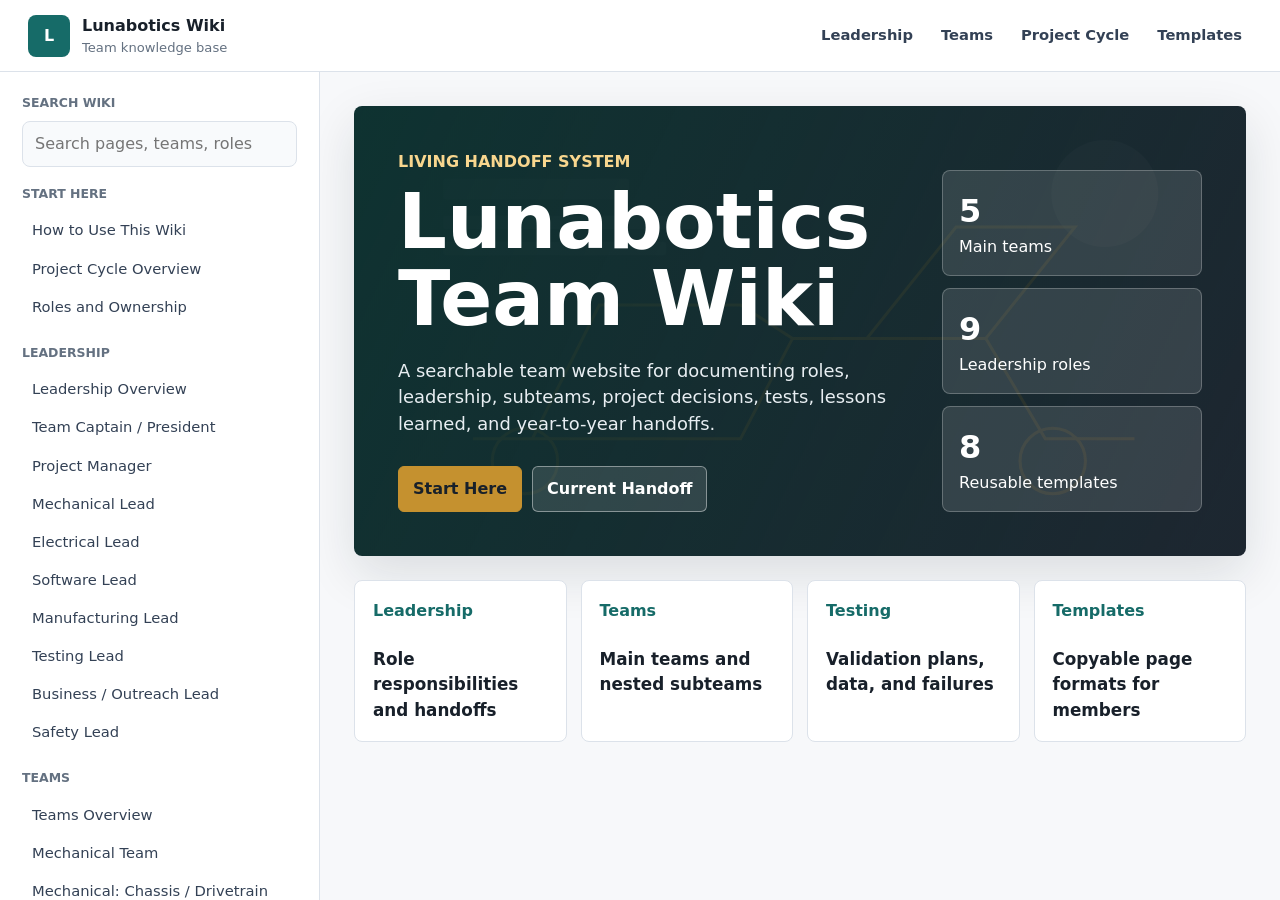
==== index.html @ 75946eed "Create Lunabotics team wiki website" ====
<!doctype html>
<html lang="en">
  <head>
    <meta charset="utf-8">
    <meta name="viewport" content="width=device-width, initial-scale=1">
    <title>Lunabotics Team Wiki</title>
    <link rel="stylesheet" href="site/styles.css">
  </head>
  <body>
    <header class="topbar">
      <a class="brand" href="#/">
        <span class="brand-mark" aria-hidden="true">L</span>
        <span>
          <strong>Lunabotics Wiki</strong>
          <small>Team knowledge base</small>
        </span>
      </a>
      <nav class="topnav" aria-label="Primary">
        <a href="#/docs/leadership/README.md">Leadership</a>
        <a href="#/docs/teams/README.md">Teams</a>
        <a href="#/docs/start-here/project-cycle-overview.md">Project Cycle</a>
        <a href="#/templates/README.md">Templates</a>
      </nav>
    </header>

    <main class="layout">
      <aside class="sidebar" aria-label="Wiki navigation">
        <label class="search-label" for="search">Search wiki</label>
        <input id="search" class="search" type="search" placeholder="Search pages, teams, roles">
        <div id="nav" class="nav-list"></div>
      </aside>

      <section class="content-shell">
        <div id="home" class="home-view">
          <section class="hero">
            <div>
              <p class="eyebrow">Living handoff system</p>
              <h1>Lunabotics Team Wiki</h1>
              <p class="hero-copy">
                A searchable team website for documenting roles, leadership, subteams,
                project decisions, tests, lessons learned, and year-to-year handoffs.
              </p>
              <div class="hero-actions">
                <a class="button primary" href="#/docs/start-here/how-to-use-this-wiki.md">Start Here</a>
                <a class="button" href="#/docs/handoffs/current-year-handoff.md">Current Handoff</a>
              </div>
            </div>
            <div class="status-panel" aria-label="Wiki sections">
              <div>
                <span class="metric">5</span>
                <span>Main teams</span>
              </div>
              <div>
                <span class="metric">9</span>
                <span>Leadership roles</span>
              </div>
              <div>
                <span class="metric">8</span>
                <span>Reusable templates</span>
              </div>
            </div>
          </section>

          <section class="quick-grid" aria-label="Important wiki sections">
            <a class="quick-card" href="#/docs/leadership/README.md">
              <span>Leadership</span>
              <strong>Role responsibilities and handoffs</strong>
            </a>
            <a class="quick-card" href="#/docs/teams/README.md">
              <span>Teams</span>
              <strong>Main teams and nested subteams</strong>
            </a>
            <a class="quick-card" href="#/docs/testing/README.md">
              <span>Testing</span>
              <strong>Validation plans, data, and failures</strong>
            </a>
            <a class="quick-card" href="#/templates/README.md">
              <span>Templates</span>
              <strong>Copyable page formats for members</strong>
            </a>
          </section>
        </div>

        <article id="page" class="page-view" hidden>
          <div class="page-toolbar">
            <a id="sourceLink" class="text-link" href="#" target="_blank" rel="noreferrer">View source</a>
            <button id="copyPath" class="icon-button" type="button" title="Copy page path" aria-label="Copy page path">
              <span aria-hidden="true">#</span>
            </button>
          </div>
          <div id="pageContent" class="markdown"></div>
        </article>
      </section>
    </main>

    <script src="site/app.js"></script>
  </body>
</html>
---- site/styles.css ----
:root {
  --bg: #f7f8fa;
  --panel: #ffffff;
  --ink: #18202a;
  --muted: #647181;
  --line: #dce2ea;
  --accent: #166b68;
  --accent-strong: #0f4f4d;
  --gold: #c5912f;
  --steel: #334155;
  --code: #f1f5f9;
  --shadow: 0 18px 50px rgba(20, 32, 44, 0.12);
}

* {
  box-sizing: border-box;
}

html {
  scroll-behavior: smooth;
}

body {
  margin: 0;
  color: var(--ink);
  background: var(--bg);
  font-family: Inter, ui-sans-serif, system-ui, -apple-system, BlinkMacSystemFont, "Segoe UI", sans-serif;
  line-height: 1.5;
}

a {
  color: inherit;
}

.topbar {
  position: sticky;
  top: 0;
  z-index: 10;
  display: flex;
  align-items: center;
  justify-content: space-between;
  gap: 20px;
  min-height: 72px;
  padding: 12px 28px;
  border-bottom: 1px solid var(--line);
  background: rgba(255, 255, 255, 0.94);
  backdrop-filter: blur(12px);
}

.brand {
  display: inline-flex;
  align-items: center;
  gap: 12px;
  text-decoration: none;
}

.brand-mark {
  display: grid;
  width: 42px;
  height: 42px;
  place-items: center;
  border-radius: 8px;
  color: #fff;
  background: var(--accent);
  font-weight: 800;
}

.brand strong,
.brand small {
  display: block;
}

.brand small {
  color: var(--muted);
  font-size: 0.82rem;
}

.topnav {
  display: flex;
  flex-wrap: wrap;
  gap: 8px;
}

.topnav a,
.button,
.text-link {
  border-radius: 6px;
  color: var(--steel);
  text-decoration: none;
  font-weight: 650;
}

.topnav a {
  padding: 8px 10px;
  font-size: 0.92rem;
}

.topnav a:hover,
.nav-item:hover,
.quick-card:hover {
  background: #eef3f5;
}

.layout {
  display: grid;
  grid-template-columns: 320px minmax(0, 1fr);
  min-height: calc(100vh - 72px);
}

.sidebar {
  position: sticky;
  top: 72px;
  align-self: start;
  height: calc(100vh - 72px);
  overflow: auto;
  padding: 22px;
  border-right: 1px solid var(--line);
  background: #fff;
}

.search-label {
  display: block;
  margin-bottom: 8px;
  color: var(--muted);
  font-size: 0.78rem;
  font-weight: 800;
  text-transform: uppercase;
}

.search {
  width: 100%;
  min-height: 42px;
  padding: 10px 12px;
  border: 1px solid var(--line);
  border-radius: 8px;
  color: var(--ink);
  background: #f8fafc;
  font: inherit;
}

.nav-list {
  margin-top: 18px;
}

.nav-group {
  margin: 18px 0 8px;
  color: var(--muted);
  font-size: 0.78rem;
  font-weight: 800;
  text-transform: uppercase;
}

.nav-item {
  display: block;
  padding: 8px 10px;
  border-radius: 6px;
  color: var(--steel);
  text-decoration: none;
  font-size: 0.92rem;
}

.nav-item.active {
  color: var(--accent-strong);
  background: #e8f4f3;
  font-weight: 750;
}

.content-shell {
  min-width: 0;
  padding: 34px;
}

.hero {
  display: grid;
  grid-template-columns: minmax(0, 1.5fr) minmax(260px, 0.5fr);
  gap: 28px;
  align-items: end;
  min-height: 360px;
  padding: 44px;
  border-radius: 8px;
  color: #fff;
  background:
    linear-gradient(115deg, rgba(13, 50, 48, 0.96), rgba(24, 32, 42, 0.78)),
    url("data:image/svg+xml,%3Csvg xmlns='http://www.w3.org/2000/svg' width='1200' height='650' viewBox='0 0 1200 650'%3E%3Crect width='1200' height='650' fill='%232f3c46'/%3E%3Cg fill='none' stroke='%23c5912f' stroke-width='4' opacity='.65'%3E%3Cpath d='M160 470h360l70-135h260l80 135h120'/%3E%3Cpath d='M240 470l90-180h190l70 45'/%3E%3Cpath d='M690 335l120-150h160l-120 150'/%3E%3Ccircle cx='230' cy='500' r='44'/%3E%3Ccircle cx='940' cy='500' r='44'/%3E%3C/g%3E%3Cg fill='%23ffffff' opacity='.12'%3E%3Ccircle cx='1010' cy='140' r='72'/%3E%3Crect x='120' y='120' width='250' height='28' rx='4'/%3E%3Crect x='120' y='170' width='340' height='18' rx='4'/%3E%3Crect x='120' y='205' width='300' height='18' rx='4'/%3E%3C/g%3E%3C/svg%3E");
  background-size: cover;
  background-position: center;
  box-shadow: var(--shadow);
}

.eyebrow {
  margin: 0 0 10px;
  color: #f8d68e;
  font-weight: 800;
  text-transform: uppercase;
}

h1 {
  margin: 0;
  font-size: clamp(2.4rem, 6vw, 4.8rem);
  line-height: 1;
}

.hero-copy {
  max-width: 720px;
  margin: 20px 0 0;
  color: #e8eef2;
  font-size: 1.12rem;
}

.hero-actions {
  display: flex;
  flex-wrap: wrap;
  gap: 10px;
  margin-top: 28px;
}

.button {
  display: inline-flex;
  align-items: center;
  justify-content: center;
  min-height: 42px;
  padding: 10px 14px;
  border: 1px solid rgba(255, 255, 255, 0.42);
  color: #fff;
  background: rgba(255, 255, 255, 0.12);
}

.button.primary {
  border-color: var(--gold);
  background: var(--gold);
  color: #18202a;
}

.status-panel {
  display: grid;
  gap: 12px;
}

.status-panel div {
  padding: 16px;
  border: 1px solid rgba(255, 255, 255, 0.24);
  border-radius: 8px;
  background: rgba(255, 255, 255, 0.12);
}

.metric {
  display: block;
  font-size: 2rem;
  font-weight: 850;
}

.quick-grid {
  display: grid;
  grid-template-columns: repeat(4, minmax(0, 1fr));
  gap: 14px;
  margin-top: 24px;
}

.quick-card {
  min-height: 140px;
  padding: 18px;
  border: 1px solid var(--line);
  border-radius: 8px;
  background: var(--panel);
  text-decoration: none;
}

.quick-card span {
  display: block;
  color: var(--accent);
  font-weight: 800;
}

.quick-card strong {
  display: block;
  margin-top: 24px;
  font-size: 1.05rem;
}

.page-view {
  max-width: 980px;
  margin: 0 auto;
  padding: 34px;
  border: 1px solid var(--line);
  border-radius: 8px;
  background: var(--panel);
  box-shadow: 0 8px 28px rgba(20, 32, 44, 0.06);
}

.page-toolbar {
  display: flex;
  justify-content: flex-end;
  gap: 8px;
  margin-bottom: 20px;
}

.text-link {
  padding: 8px 10px;
  color: var(--accent-strong);
  background: #e8f4f3;
}

.icon-button {
  width: 38px;
  height: 38px;
  border: 1px solid var(--line);
  border-radius: 6px;
  color: var(--steel);
  background: #fff;
  cursor: pointer;
  font: inherit;
  font-weight: 800;
}

.markdown h1,
.markdown h2,
.markdown h3 {
  line-height: 1.18;
}

.markdown h1 {
  margin-top: 0;
  font-size: 2.1rem;
}

.markdown h2 {
  margin-top: 2rem;
  padding-top: 1rem;
  border-top: 1px solid var(--line);
}

.markdown p,
.markdown li {
  color: #273340;
}

.markdown a {
  color: var(--accent-strong);
  font-weight: 650;
}

.markdown code {
  padding: 2px 5px;
  border-radius: 5px;
  background: var(--code);
}

.markdown pre {
  overflow-x: auto;
  padding: 16px;
  border-radius: 8px;
  background: var(--code);
}

.markdown table {
  display: block;
  width: 100%;
  overflow-x: auto;
  border-collapse: collapse;
}

.markdown th,
.markdown td {
  padding: 9px 11px;
  border: 1px solid var(--line);
  text-align: left;
  vertical-align: top;
}

.markdown th {
  background: #f8fafc;
}

@media (max-width: 920px) {
  .topbar {
    position: static;
    align-items: flex-start;
  }

  .layout {
    grid-template-columns: 1fr;
  }

  .sidebar {
    position: static;
    height: auto;
    border-right: 0;
    border-bottom: 1px solid var(--line);
  }

  .hero,
  .quick-grid {
    grid-template-columns: 1fr;
  }
}

@media (max-width: 640px) {
  .topbar {
    padding: 14px;
  }

  .content-shell {
    padding: 16px;
  }

  .hero,
  .page-view {
    padding: 22px;
  }
}
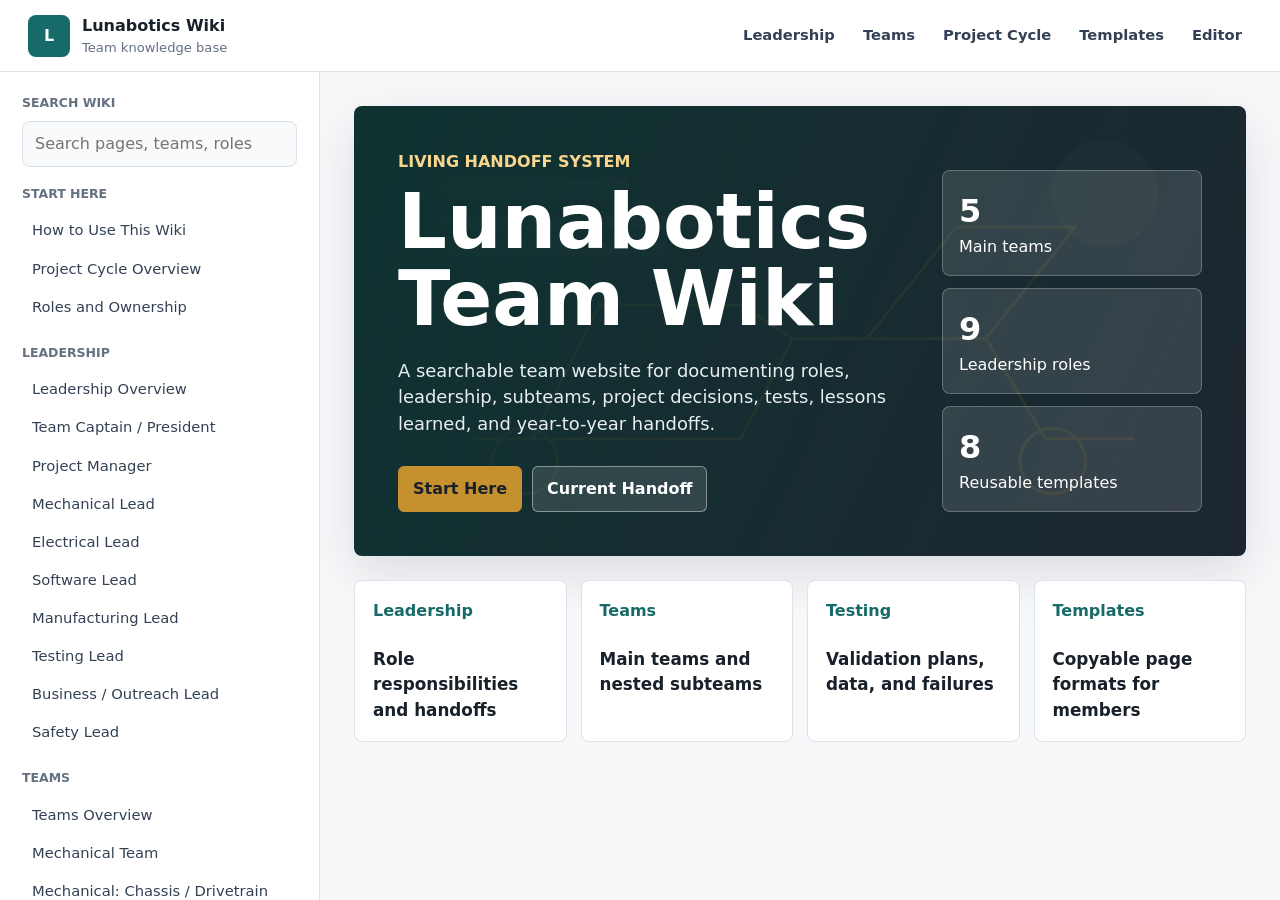
==== commit 299a3d8e: "Add browser-based wiki editor" ====
--- a/index.html
+++ b/index.html
@@ -20,6 +20,7 @@
         <a href="#/docs/teams/README.md">Teams</a>
         <a href="#/docs/start-here/project-cycle-overview.md">Project Cycle</a>
         <a href="#/templates/README.md">Templates</a>
+        <a href="editor.html">Editor</a>
       </nav>
     </header>
 
@@ -83,7 +84,7 @@
 
         <article id="page" class="page-view" hidden>
           <div class="page-toolbar">
-            <a id="sourceLink" class="text-link" href="#" target="_blank" rel="noreferrer">View source</a>
+            <a id="sourceLink" class="text-link" href="#">Edit this page</a>
             <button id="copyPath" class="icon-button" type="button" title="Copy page path" aria-label="Copy page path">
               <span aria-hidden="true">#</span>
             </button>
--- a/site/styles.css
+++ b/site/styles.css
@@ -231,6 +231,12 @@
   color: #18202a;
 }
 
+.button.ghost {
+  color: var(--steel);
+  border-color: var(--line);
+  background: #fff;
+}
+
 .status-panel {
   display: grid;
   gap: 12px;
@@ -408,3 +414,165 @@
     padding: 22px;
   }
 }
+
+.editor-layout {
+  display: grid;
+  grid-template-columns: minmax(0, 1fr) 320px;
+  gap: 22px;
+  padding: 28px;
+}
+
+.editor-panel,
+.editor-help {
+  border: 1px solid var(--line);
+  border-radius: 8px;
+  background: var(--panel);
+  box-shadow: 0 8px 28px rgba(20, 32, 44, 0.06);
+}
+
+.editor-panel {
+  min-width: 0;
+  padding: 24px;
+}
+
+.editor-help {
+  align-self: start;
+  padding: 22px;
+}
+
+.editor-header {
+  display: flex;
+  justify-content: space-between;
+  gap: 18px;
+  align-items: start;
+}
+
+.editor-header h1 {
+  color: var(--ink);
+  font-size: 2.2rem;
+}
+
+.editor-header p,
+.editor-help p,
+.editor-help li {
+  color: var(--muted);
+}
+
+.eyebrow.dark {
+  color: var(--accent);
+}
+
+.editor-home-link {
+  color: var(--steel);
+  border-color: var(--line);
+  background: #fff;
+}
+
+.editor-controls {
+  display: grid;
+  grid-template-columns: minmax(240px, 1fr) minmax(260px, 1fr) minmax(220px, 0.8fr);
+  gap: 12px;
+  margin-top: 22px;
+}
+
+.editor-controls label,
+.editor-textarea-label {
+  display: grid;
+  gap: 7px;
+  color: var(--muted);
+  font-size: 0.82rem;
+  font-weight: 800;
+  text-transform: uppercase;
+}
+
+.editor-controls input,
+.editor-controls select,
+.editor-textarea-label textarea {
+  width: 100%;
+  border: 1px solid var(--line);
+  border-radius: 8px;
+  color: var(--ink);
+  background: #f8fafc;
+  font: inherit;
+}
+
+.editor-controls input,
+.editor-controls select {
+  min-height: 42px;
+  padding: 9px 10px;
+}
+
+.editor-actions {
+  display: flex;
+  flex-wrap: wrap;
+  gap: 10px;
+  margin-top: 14px;
+}
+
+.editor-button {
+  color: var(--steel);
+}
+
+.editor-status {
+  min-height: 28px;
+  margin: 14px 0;
+  color: var(--muted);
+  font-weight: 650;
+}
+
+.editor-status[data-type="success"] {
+  color: var(--accent-strong);
+}
+
+.editor-status[data-type="error"] {
+  color: #a33131;
+}
+
+.editor-grid {
+  display: grid;
+  grid-template-columns: minmax(0, 1fr) minmax(0, 1fr);
+  gap: 14px;
+}
+
+.editor-textarea-label textarea {
+  min-height: 620px;
+  padding: 14px;
+  resize: vertical;
+  font-family: "Cascadia Code", Consolas, monospace;
+  font-size: 0.92rem;
+  line-height: 1.5;
+  text-transform: none;
+}
+
+.preview-shell {
+  min-width: 0;
+  min-height: 620px;
+  overflow: auto;
+  border: 1px solid var(--line);
+  border-radius: 8px;
+  background: #fff;
+}
+
+.preview-title {
+  position: sticky;
+  top: 0;
+  padding: 10px 14px;
+  border-bottom: 1px solid var(--line);
+  color: var(--muted);
+  background: #f8fafc;
+  font-size: 0.82rem;
+  font-weight: 800;
+  text-transform: uppercase;
+}
+
+.preview {
+  padding: 18px;
+}
+
+@media (max-width: 1100px) {
+  .editor-layout,
+  .editor-grid,
+  .editor-controls {
+    grid-template-columns: 1fr;
+  }
+}
